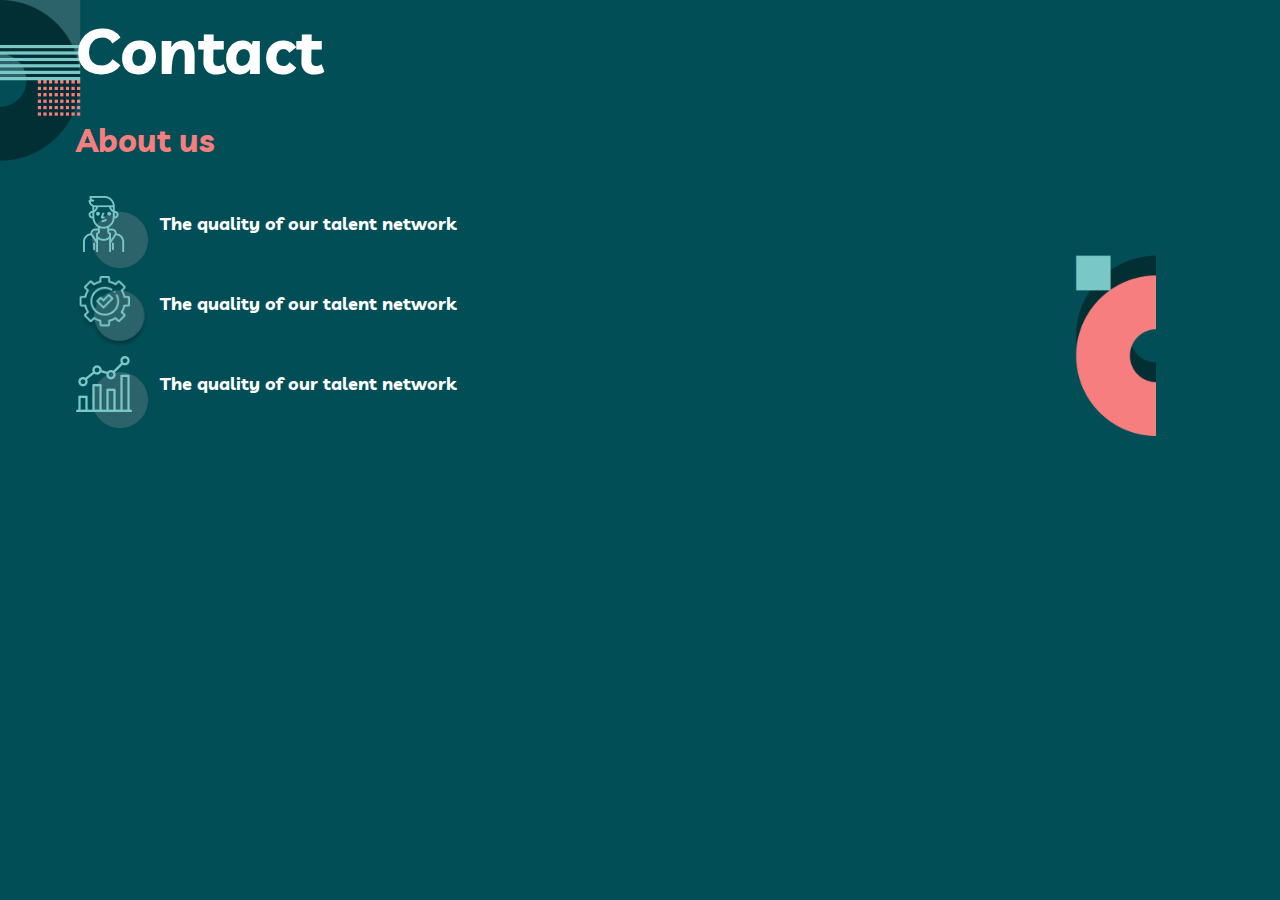
==== contact.html @ a8eaeea7 "initial commit" ====
<!DOCTYPE html>
<html lang="en">
<head>
    <meta charset="UTF-8">
    <meta http-equiv="X-UA-Compatible" content="IE=edge">
    <meta name="viewport" content="width=device-width, initial-scale=1.0">
    <link rel="stylesheet" href="./bootstrap/bootstrap.min.css">
    <link rel="stylesheet" href="./css/main.css">
    <link rel="preconnect" href="https://fonts.googleapis.com">
    <link rel="preconnect" href="https://fonts.gstatic.com" crossorigin>
    <link href="https://fonts.googleapis.com/css2?family=Livvic:ital,wght@0,400;0,600;0,700;1,500;1,700&display=swap" rel="stylesheet">
    <title>Contact</title>
</head>
<body>
    <main class="contact-main">
        <section class="container contact-me">
            <div class="contact-left">
                <h2 class="contact-left__heading">
                    Contact
                </h2>
                <h3 class="contact-left__heading2">
                    About us
                </h3>
                <ul class="contact-left__list">
                    <li class="contact-left__item">  
                        <img src="./images/network.png" alt="#" width="72" height="72">
                        <p class="left-list__desc">
                            The quality of our talent network
                        </p>
                    </li>
                    <li class="contact-left__item">  
                        <img src="./images/software.png" alt="#" width="72" height="72">
                        <p class="left-list__desc">
                            The quality of our talent network
                        </p>
                    </li>
                    <li class="contact-left__item">  
                        <img src="./images/innovation.png" alt="#" width="72" height="72">
                        <p class="left-list__desc">
                            The quality of our talent network
                        </p>
                    </li>
                </ul>
            </div>
        </section>

    </main>

    <script src="./bootstrap/bootstrap.bundle.min.js"></script>
</body>
</html>
---- css/main.css ----
html {
    height: 100%;
    scroll-behavior: smooth;
    box-sizing: border-box;
  }
  
  *,
  *::before,
  *::after {
    box-sizing: border-box;
  }
  
  body {
   
    display: flex;
    flex-direction: column;
    height: 100%;
    font-family: sans-serif;
    font-size: 16px;
    line-height: 1.5;
  }
  
  img {
    max-width: 100%;
    height: auto;
    vertical-align: middle;
  }
  
  .visually-hidden {
    clip: rect(0 0 0 0);
    -webkit-clip-path: inset(50%);
            clip-path: inset(50%);
    height: 1px;
    overflow: hidden;
    position: absolute;
    white-space: nowrap;
    width: 1px;
  }
  
  body {
    background-color: #014E56;
  }
  
  .contact-main {
    background-image: url(../images/contact-back.png);
    background-size: contain;
    background-repeat: no-repeat;
  }
  
  .contact-me {
    display: -ms-flexbox;
    display: flex;
    width: 100%;
    max-width: 1152px;
  }
  
  .contact-left {
    width: 100%;
    max-width: 380px;
  }
  
  .contact-left__heading {
    margin: 0;
    padding: 0;
    font-family: Livvic;
    font-style: normal;
    font-weight: bold;
    font-size: 64px;
    line-height: 100px;
    color: #FFFFFF;
    padding-bottom: 16px;
  }
  
  .contact-left__heading2 {
    margin: 0;
    padding: 0;
    padding-bottom: 16px;
    font-family: Livvic;
    font-style: normal;
    font-weight: bold;
    font-size: 32px;
    line-height: 48px;
    color: #F67E7E;
  }
  
  .contact-left__list {
    list-style: none;
    margin: 0;
    padding: 0;
    padding-top: 16px;
    display: flex;
    flex-direction: column;
  }
  
  .contact-left__item {
    display: flex;
    align-items: center;
    margin-bottom: 8px;
  }
  
  .left-list__desc {
    font-family: Livvic;
    font-style: normal;
    font-weight: bold;
    font-size: 18px;
    line-height: 28px;
    color: #FFFFFF;
    margin-left: auto;
  }
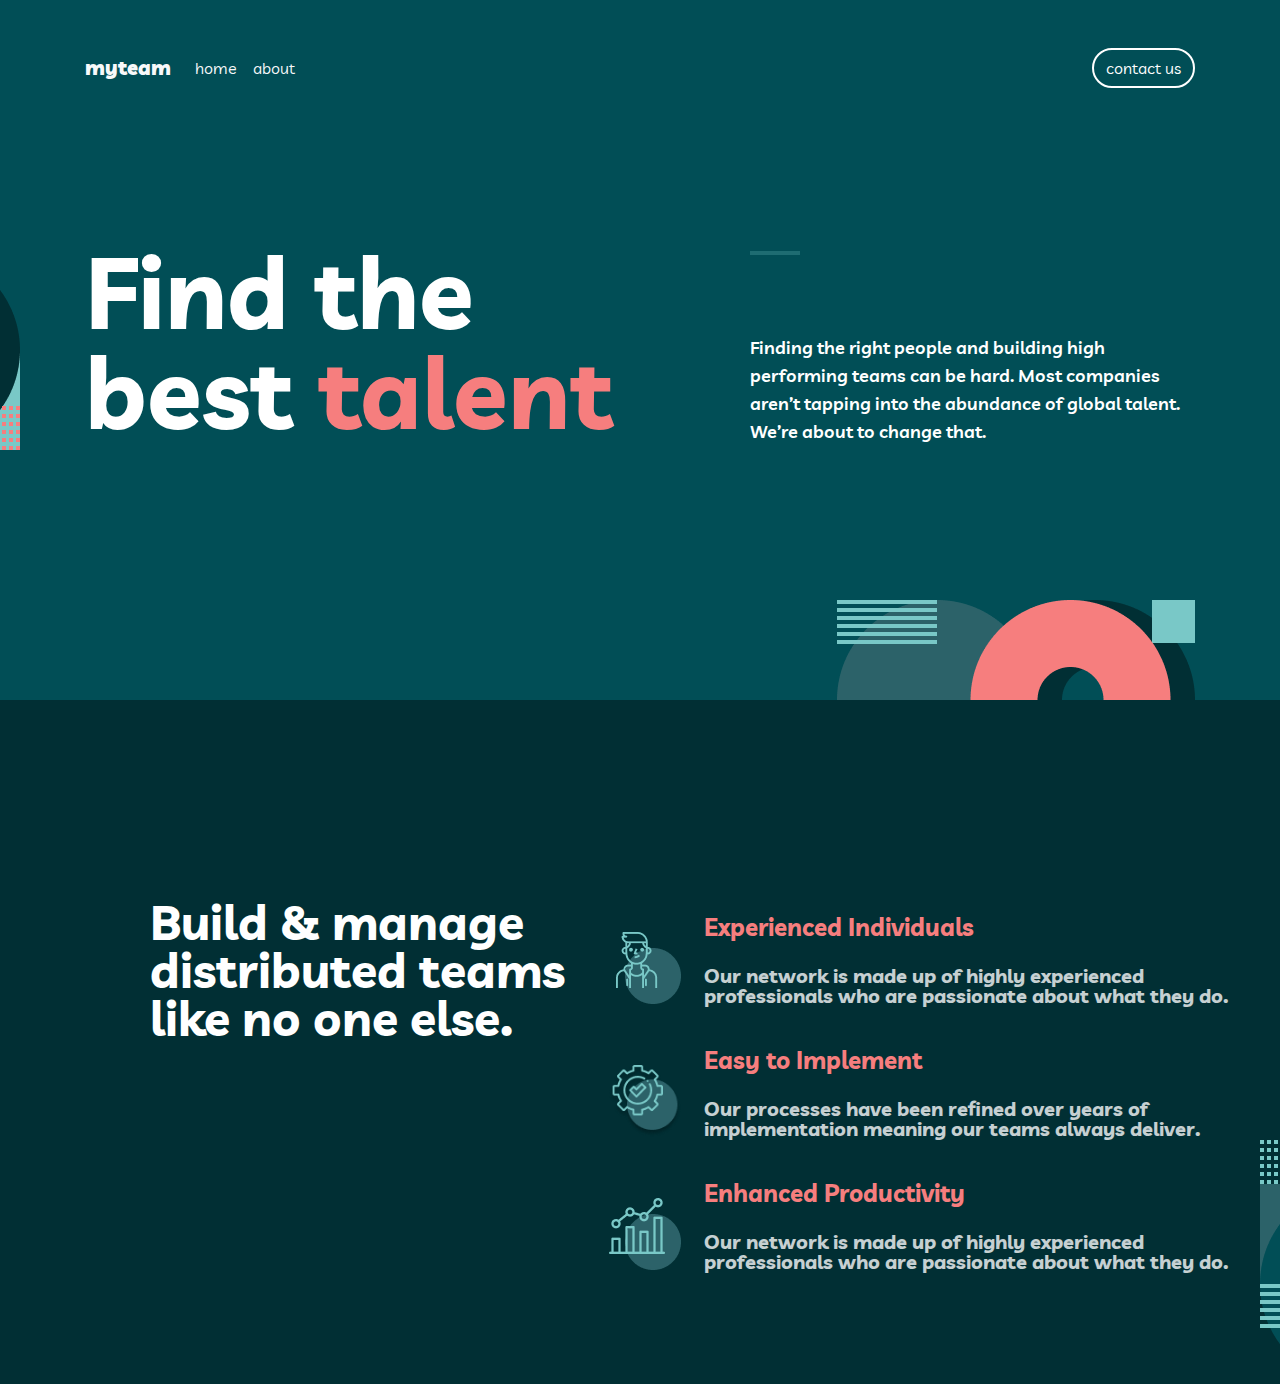
==== commit 781f6e52: "finished header,manage section" ====
--- a/contact.html
+++ b/contact.html
@@ -1,51 +1,103 @@
 <!DOCTYPE html>
 <html lang="en">
+
 <head>
-    <meta charset="UTF-8">
-    <meta http-equiv="X-UA-Compatible" content="IE=edge">
-    <meta name="viewport" content="width=device-width, initial-scale=1.0">
-    <link rel="stylesheet" href="./bootstrap/bootstrap.min.css">
-    <link rel="stylesheet" href="./css/main.css">
-    <link rel="preconnect" href="https://fonts.googleapis.com">
-    <link rel="preconnect" href="https://fonts.gstatic.com" crossorigin>
-    <link href="https://fonts.googleapis.com/css2?family=Livvic:ital,wght@0,400;0,600;0,700;1,500;1,700&display=swap" rel="stylesheet">
-    <title>Contact</title>
+  <meta charset="UTF-8">
+  <meta http-equiv="X-UA-Compatible" content="IE=edge">
+  <meta name="viewport" content="width=device-width, initial-scale=1.0">
+  <link rel="stylesheet" href="./bootstrap/bootstrap.min.css">
+  <link rel="stylesheet" href="./css/main.css">
+  <link rel="preconnect" href="https://fonts.googleapis.com">
+  <link rel="preconnect" href="https://fonts.gstatic.com" crossorigin>
+  <link href="https://fonts.googleapis.com/css2?family=Livvic:ital,wght@0,400;0,600;0,700;1,500;1,700&display=swap"
+    rel="stylesheet">
+  <title>Contact</title>
 </head>
+
 <body>
-    <main class="contact-main">
-        <section class="container contact-me">
-            <div class="contact-left">
-                <h2 class="contact-left__heading">
-                    Contact
-                </h2>
-                <h3 class="contact-left__heading2">
-                    About us
-                </h3>
-                <ul class="contact-left__list">
-                    <li class="contact-left__item">  
-                        <img src="./images/network.png" alt="#" width="72" height="72">
-                        <p class="left-list__desc">
-                            The quality of our talent network
-                        </p>
-                    </li>
-                    <li class="contact-left__item">  
-                        <img src="./images/software.png" alt="#" width="72" height="72">
-                        <p class="left-list__desc">
-                            The quality of our talent network
-                        </p>
-                    </li>
-                    <li class="contact-left__item">  
-                        <img src="./images/innovation.png" alt="#" width="72" height="72">
-                        <p class="left-list__desc">
-                            The quality of our talent network
-                        </p>
-                    </li>
-                </ul>
+  <header>
+    <div class="container header-container">
+      <div class="header__hero">
+        <nav class="navbar navbar-expand-sm navbar-light pt-5 bg-#014E56 ">
+          <div class="container">
+            <button class="navbar-toggler" type="button" data-bs-toggle="collapse" data-bs-target="#navbarTogglerDemo01"
+              aria-controls="navbarTogglerDemo01" aria-expanded="false" aria-label="Toggle navigation">
+              <span class="navbar-toggler-icon"></span>
+            </button>
+            <div class="collapse navbar-collapse" id="navbarTogglerDemo01">
+              <a class="navbar-brand link text-light" href="#">myteam</a>
+              <ul class="navbar-nav me-auto mb-lg-0">
+                <li class="nav-item">
+                  <a class="nav-link active text-light" aria-current="page" href="#">home</a>
+                </li>
+                <li class="nav-item">
+                  <a class="nav-link text-light" href="#">about</a>
+                </li>
+              </ul>
+              <button class="btn btn-outline-success rounded-pill " type="submit">contact us</button>
             </div>
-        </section>
+          </div>
+        </nav>
+        <div class="container">
+          <div class="row">
+            <div class="find__hero d-flex  justify-content-between
+          align-items-center">
+              <h2 class="find heading col-sm-6 h1">Find the best <span class="span">talent</span></h2>
+              <div class="find__top">
 
-    </main>
+                <hr class="hr ">
+                <p class="desc col">
+                  Finding the right people and building high performing teams can be hard. Most companies aren’t tapping
+                  into the abundance of global talent. We’re about to change that.
+                </p>
+              </div>
+            </div>
+          </div>
+        </div>
+      </div>
+    </div>
+  </header>
+   <main>
+     <section class="manage mt-0">
+       <div class="container manage__container">
+         <div class="manage-hero  d-flex align-item-center">
+           <hr class="hrr">
+            <h2 class="manage-headingg h1 mb-0">
+              Build & manage distributed teams like no one else.
+            </h2>
+              <ul class="row manage-list">
+                  <li class="col manage-item mt-4">
+                    <img class="manage-img" src="./images/network.png" alt="img" width="72" height="72">
+                    <div class="manage-top">
+                      <span class="manage-span fs-4 fw-bold
+                      ">Experienced Individuals</span>
+                      <p class="manage-desc text-light fs-5 mt-4 fw-bold">Our network is made up of highly experienced professionals who are passionate about what they do.</p>
+                    </div>
+                  </li>
 
-    <script src="./bootstrap/bootstrap.bundle.min.js"></script>
+                  <li class="col manage-item mt-4">
+                    <img class="manage-img" src="./images/software.png" alt="img" width="72" height="72">
+                    <div class="manage-top">
+                      <span class="manage-span fs-4 fw-bold
+                      ">Easy to Implement</span>
+                      <p class="manage-desc text-light fs-5 mt-4 fw-bold">Our processes have been refined over years of implementation meaning our teams always deliver.</p>
+                    </div>
+                  </li>
+
+                  <li class="col manage-item mt-4">
+                    <img class="manage-img" src="./images/innovation.png" alt="img" width="72" height="72">
+                    <div class="manage-top">
+                      <span class="manage-span fs-4 fw-bold
+                      ">Enhanced Productivity</span>
+                      <p class="manage-desc text-light fs-5 mt-4 fw-bold">Our network is made up of highly experienced professionals who are passionate about what they do.</p>
+                    </div>
+                  </li>
+              </ul>
+         </div>
+       </div>
+     </section>
+   </main>
+  <script src="./bootstrap/bootstrap.bundle.min.js"></script>
 </body>
+
 </html>--- a/css/main.css
+++ b/css/main.css
@@ -1,31 +1,33 @@
+@import url('https://fonts.googleapis.com/css2?family=Fraunces&family=Inconsolata:wght@600;800&family=Josefin+Sans:ital,wght@0,700;1,400&family=Livvic:ital,wght@0,600;0,700;1,400;1,500;1,700&family=Poppins:wght@400;500;600;700;800&family=Road+Rage&family=Roboto:ital,wght@0,700;1,900&display=swap');
+
 html {
     height: 100%;
     scroll-behavior: smooth;
     box-sizing: border-box;
   }
-  
+
   *,
   *::before,
   *::after {
     box-sizing: border-box;
   }
-  
+
   body {
-   
     display: flex;
     flex-direction: column;
     height: 100%;
-    font-family: sans-serif;
+    font-family: 'Livvic', sans-serif;
     font-size: 16px;
     line-height: 1.5;
-  }
-  
+    background-color: #014E56;
+  }
+
   img {
     max-width: 100%;
     height: auto;
     vertical-align: middle;
   }
-  
+
   .visually-hidden {
     clip: rect(0 0 0 0);
     -webkit-clip-path: inset(50%);
@@ -36,74 +38,166 @@
     white-space: nowrap;
     width: 1px;
   }
-  
-  body {
-    background-color: #014E56;
-  }
-  
-  .contact-main {
-    background-image: url(../images/contact-back.png);
-    background-size: contain;
-    background-repeat: no-repeat;
-  }
-  
-  .contact-me {
-    display: -ms-flexbox;
-    display: flex;
-    width: 100%;
-    max-width: 1152px;
-  }
-  
-  .contact-left {
-    width: 100%;
-    max-width: 380px;
-  }
-  
-  .contact-left__heading {
-    margin: 0;
-    padding: 0;
-    font-family: Livvic;
-    font-style: normal;
-    font-weight: bold;
-    font-size: 64px;
-    line-height: 100px;
-    color: #FFFFFF;
-    padding-bottom: 16px;
-  }
-  
-  .contact-left__heading2 {
-    margin: 0;
-    padding: 0;
-    padding-bottom: 16px;
-    font-family: Livvic;
-    font-style: normal;
-    font-weight: bold;
-    font-size: 32px;
-    line-height: 48px;
-    color: #F67E7E;
-  }
-  
-  .contact-left__list {
-    list-style: none;
-    margin: 0;
-    padding: 0;
-    padding-top: 16px;
-    display: flex;
-    flex-direction: column;
-  }
-  
-  .contact-left__item {
-    display: flex;
-    align-items: center;
-    margin-bottom: 8px;
-  }
-  
-  .left-list__desc {
-    font-family: Livvic;
-    font-style: normal;
-    font-weight: bold;
-    font-size: 18px;
-    line-height: 28px;
-    color: #FFFFFF;
-    margin-left: auto;
-  }+
+  .container {
+    max-width: 1150px;
+    margin: 0 auto;
+    padding: 0 20px;
+  }
+
+
+/* HEADER CSS */
+.header-container{
+  background-image:url("../images/Groupbg.png");
+  background-repeat: no-repeat;
+  background-position: center;
+  max-width:100%;
+  min-height: 700px;
+}
+.link{
+   font-weight: 900;
+}
+
+.btn{
+  border: 2px solid #fff;
+  color: #fff;
+}
+
+.find{
+  margin: 0;
+  padding: 0;
+  max-width: 620px;
+  min-height: 200px;
+  font-weight: bold;
+  font-size: 100px;
+  line-height: 100px;
+  color: #FFFFFF;
+}
+
+.span{
+  color: #F67E7E;
+}
+
+.desc{
+  padding: 0;
+  margin: 0;
+  max-width: 445px;
+  min-height: 112px;
+  font-weight: 600;
+  font-size: 18px;
+  line-height: 28px;
+  color: #FFFFFF;
+}
+
+.find__hero{
+  margin-top: 139px;
+}
+
+.hr{
+  margin-bottom: 79px !important;
+  padding: 0;
+  max-width: 50px;
+  min-height: 4px;
+  background: #79C8C7;
+  background-size: cover;
+}
+
+.manage__container{
+  background-image: url(../images/Group20bg.png);
+  background-repeat: no-repeat;
+  background-position: center;
+  max-width :1440px;;
+  min-height: 684px;
+}
+
+.manage__hero{
+ padding: 0;
+  margin:0;
+}
+
+.manage-headingg{
+  padding-top: 198px;
+  padding-left: 130px;
+  max-width: 589px;
+  min-height: 144px;
+  font-weight: bold;
+  font-size: 48px;
+  line-height: 48px;
+  color: #FFFFFF;
+}
+
+.hrr{
+  margin-bottom: 59px !important;
+  padding: 0;
+  max-width: 50px;
+  min-height: 4px;
+  background: #ee6363;
+  background-size: cover;
+}
+
+.manage-list{
+  margin: 0;
+  padding: 0;
+  align-items: center;
+  flex-direction: column;
+  padding-top: 189px;
+  min-height: 346px;
+  list-style: none;
+}
+.manage-item{
+  display: flex;
+  align-items: center;
+  color: #F67E7E;
+  margin: 0;
+  padding: 0;
+}
+
+.manage-img{
+  max-width: 72px;
+  min-height: 72px;
+  margin-right: 23px;
+}
+
+.manage-span{
+  font-size: 18px;
+  line-height: 28px;
+}
+
+.manage-desc{
+  font-size: 10px;
+  line-height: 20px;
+  mix-blend-mode: normal;
+  opacity: 0.8;
+}
+
+
+
+
+
+
+
+
+
+
+
+
+
+
+
+
+
+
+
+
+
+
+
+
+
+
+
+
+
+
+
+/* HEADER CSS */
